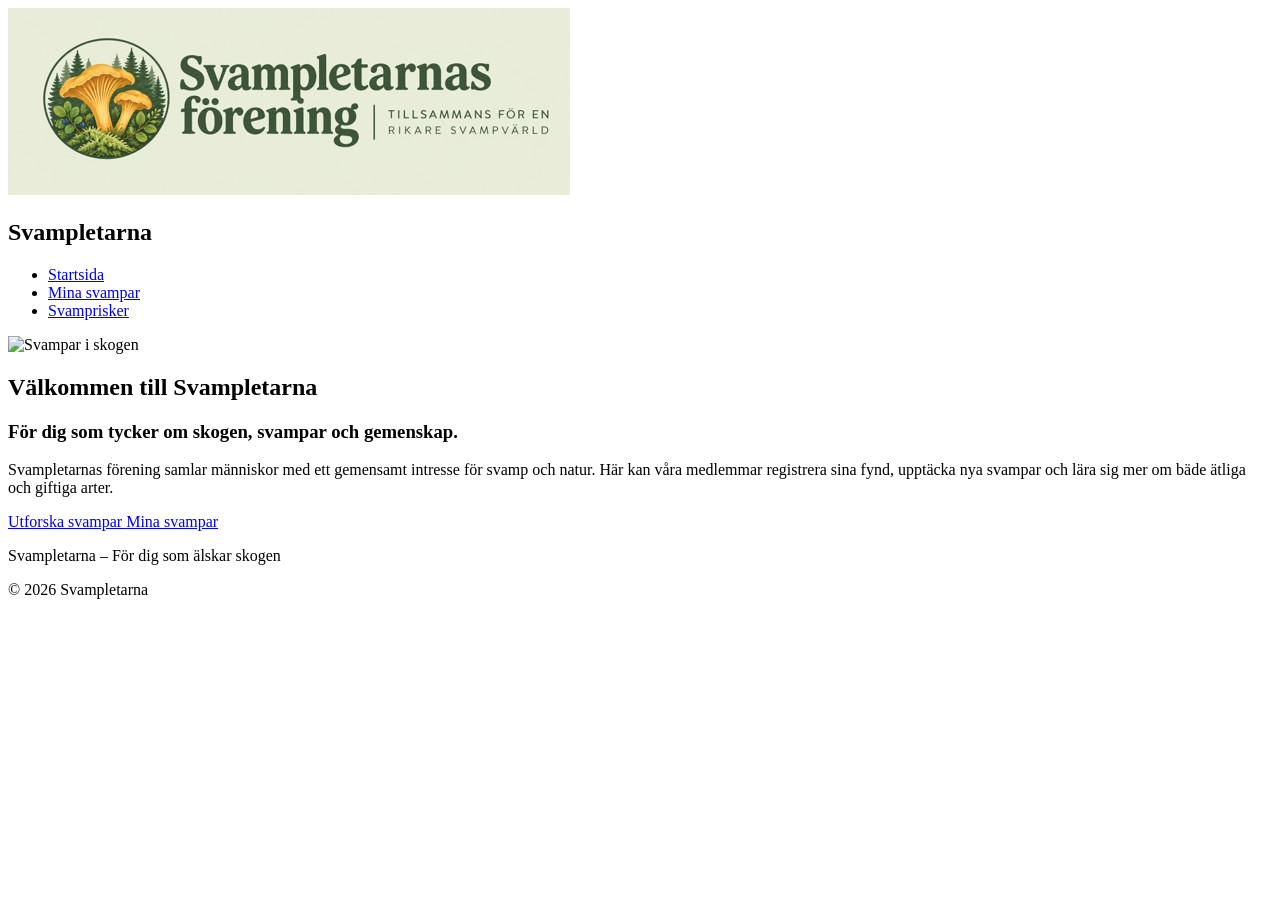
==== Startsida/index.html @ a01c8383 "Skapat och lagt in grundstruktur" ====
<!DOCTYPE html>
<html lang="sv">

<head>
  <meta charset="UTF-8">
  <meta name="viewport" content="width=device-width, initial-scale=1.0">
  <title>Svampletarna – Föreningen för svamp och natur</title>
  <link rel="stylesheet" href="../CSS/app.css">
  <link rel="stylesheet" href="../CSS/index.css">
  <link rel="stylesheet" href="https://cdnjs.cloudflare.com/ajax/libs/font-awesome/7.3.1/css/all.min.css">
  <script src="../JS/index.js" defer></script>
</head>

<body>
  <!-- Sidhuvud och navigation -->
  <header>
    <nav aria-label="Huvudnavigation">
      <div class="logotyp">
        <img src="../logotyp.jpg" alt="Svampletarnas logotyp">
        <h1>Svampletarna</h1>
      </div>
      <ul>
        <li>
          <a href="index.html" aria-current="page">Startsida</a>
        </li>
        <li>
          <a href="mina_svampar.html">
            Mina svampar
          </a>
        </li>
        <li>
          <a href="svamp_risker.html">
            Svamprisker
          </a>
        </li>
      </ul>
    </nav>
  </header>

  <main>
    <section class="hero">
      <div class="hero-image">
        <img src="../images/hero.jpg" alt="Svampar i skogen">
      </div>
      <div class="hero-content">
        <h2>Välkommen till Svampletarna</h2>
        <h3>För dig som tycker om skogen,
          svampar och gemenskap.</h3>
        <p>Svampletarnas förening samlar människor med
          ett gemensamt intresse för svamp och natur. Här kan
        våra medlemmar registrera sina fynd, upptäcka nya
        svampar och lära sig mer om bäde ätliga och giftiga arter.</p>
        <div class="hero-buttons">
          <a href="#svamp-section" class="btn"><span class="fas fa-spa"></span> Utforska svampar <span class="fas fa-arrow-right"></span></a>
          <a href="mina_svampar.html" class="btn"><span class="fas fa-seedling"></span>Mina svampar <span class="fas fa-arrow-right"></span></a>
        </div>
      </div>
    </section>

    <section class="svampar" id="svamp-section">
    </section>
  </main>
    <footer>
      <p>Svampletarna – För dig som älskar skogen</p>
      <p>&copy; 2026 Svampletarna</p>
    </footer>
</body>

</html>
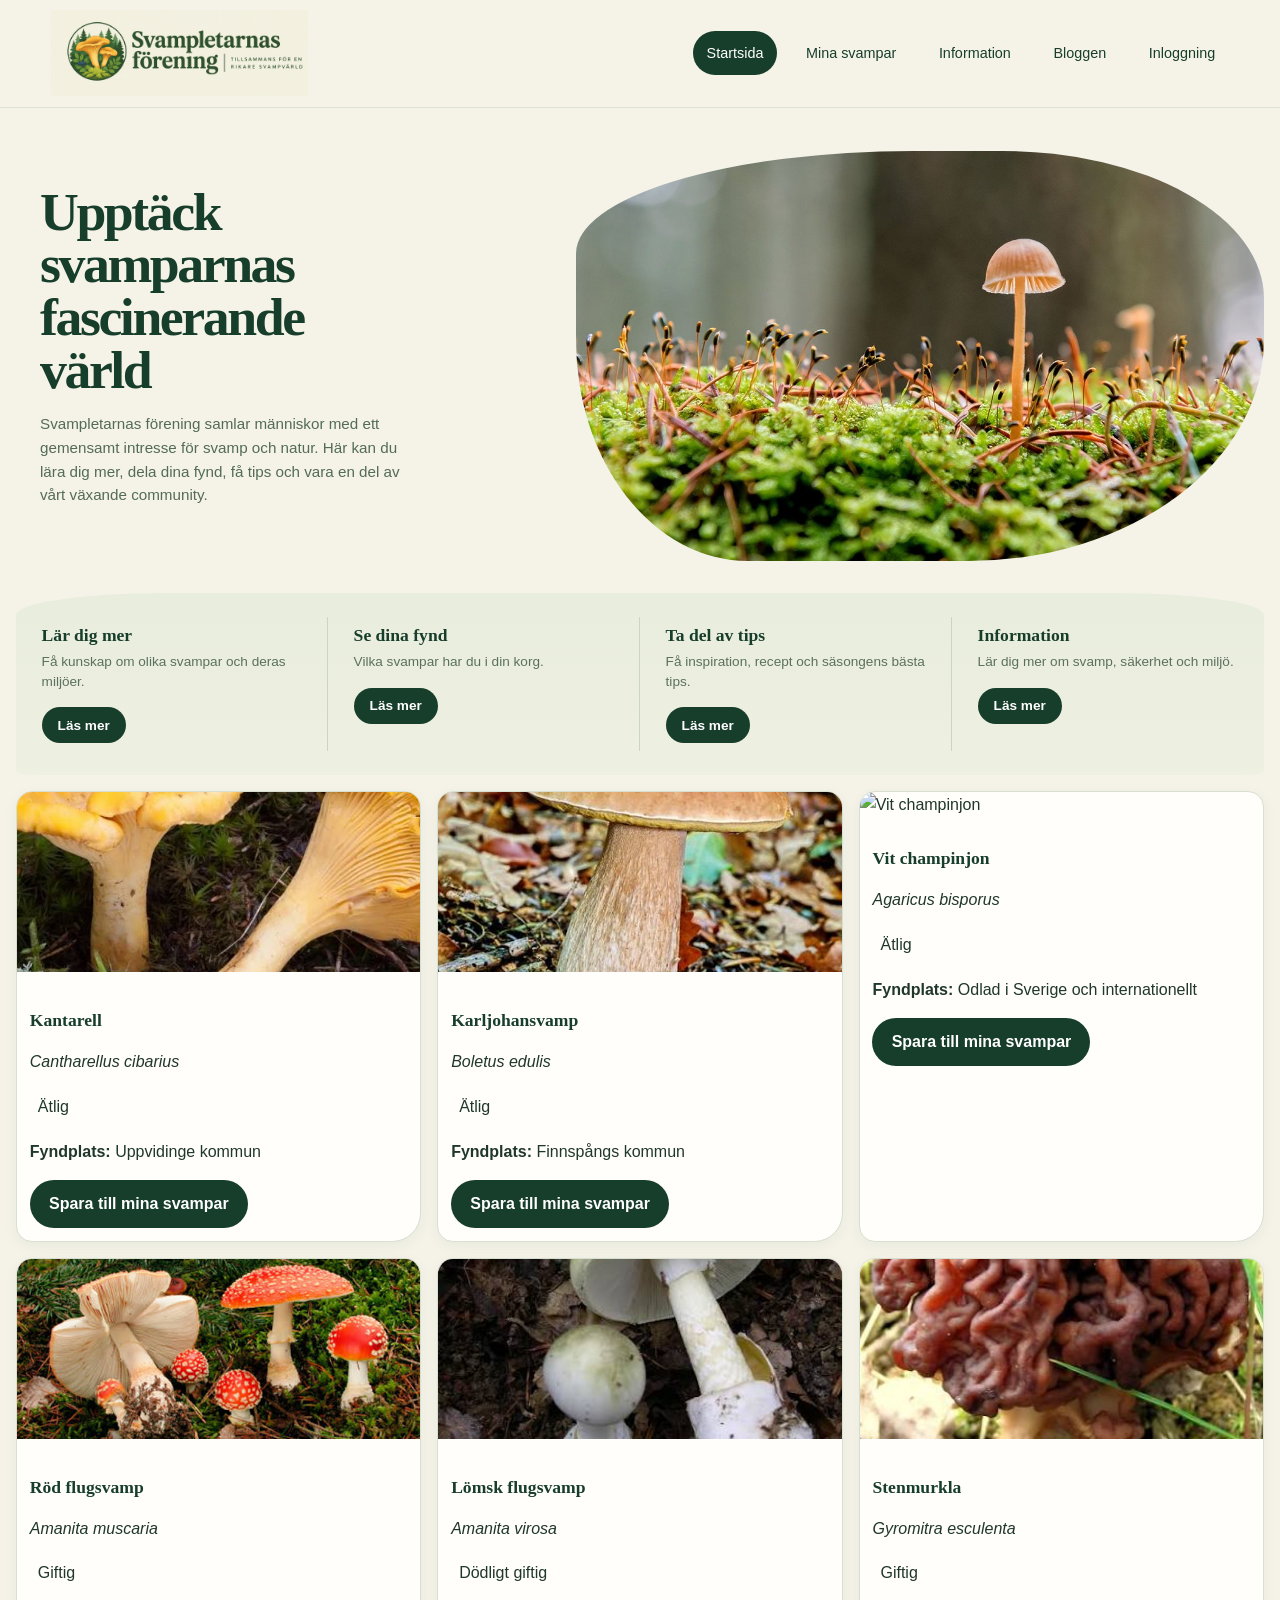
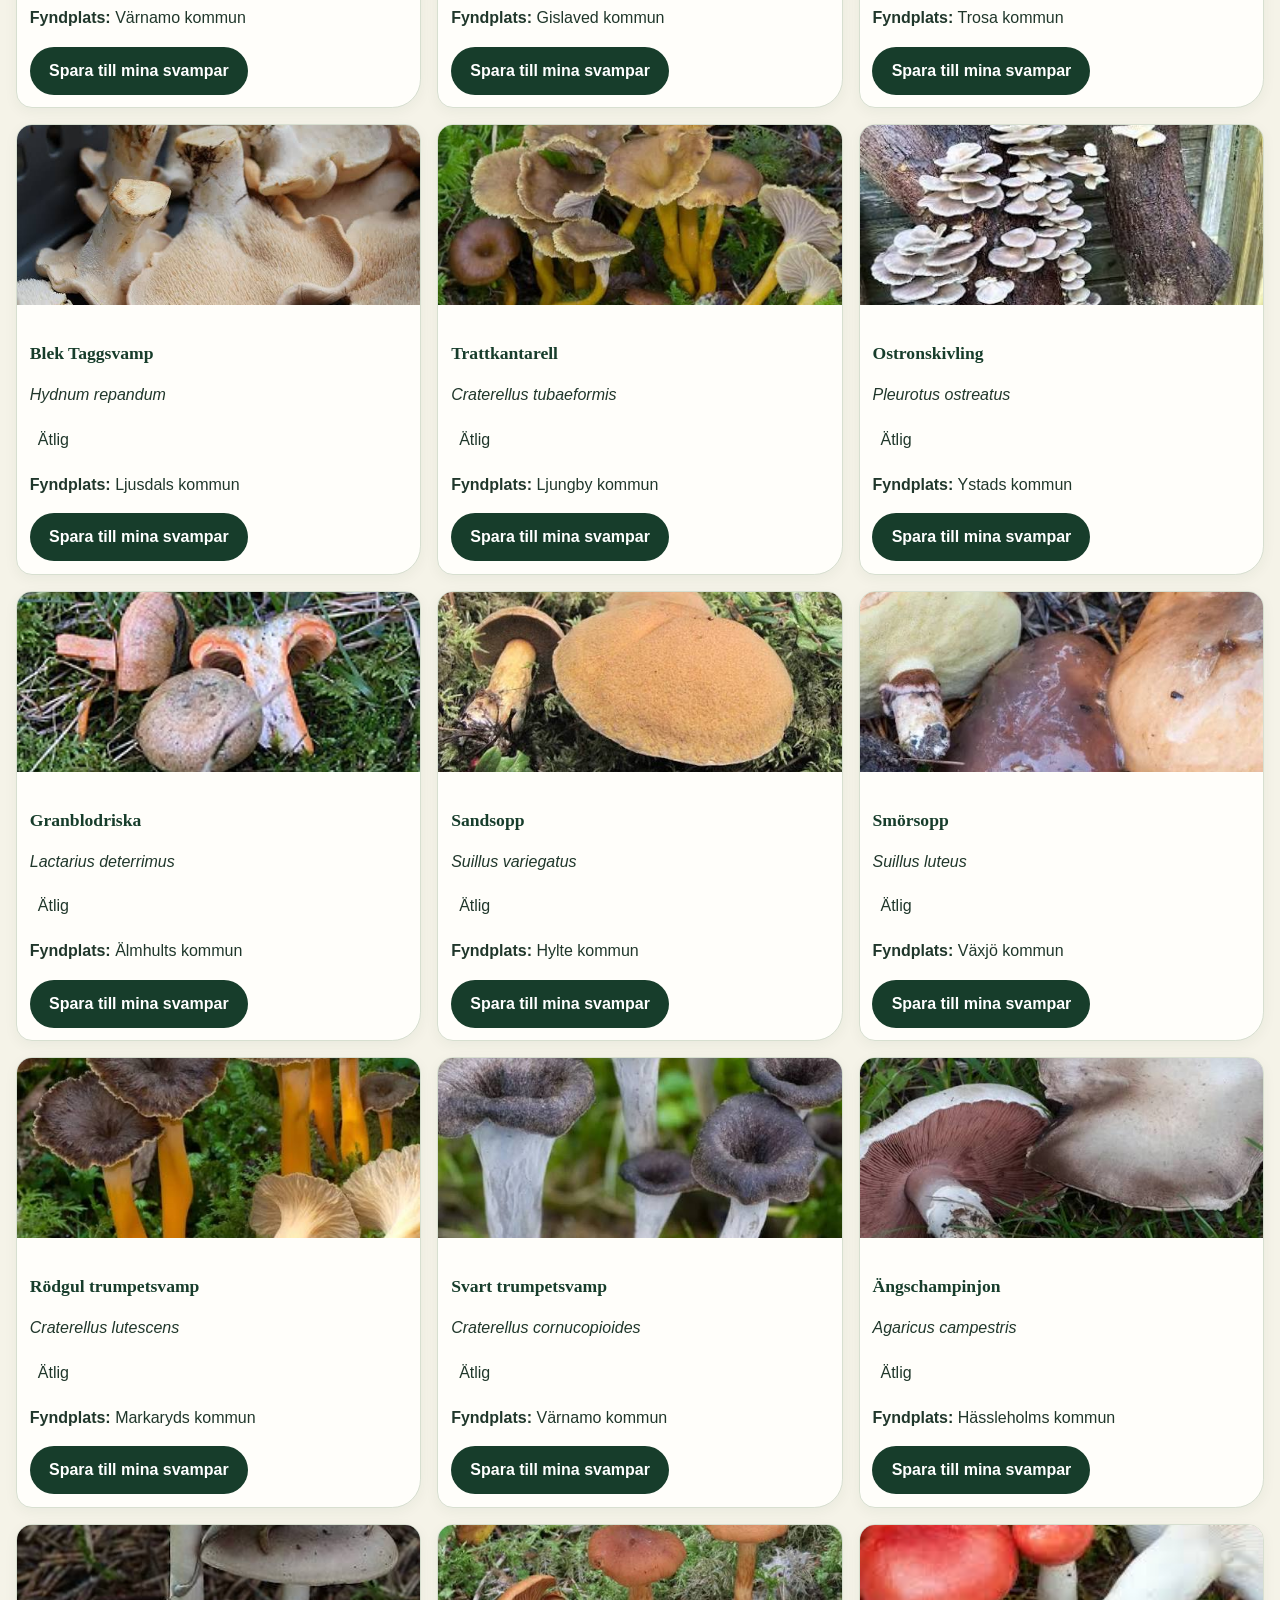
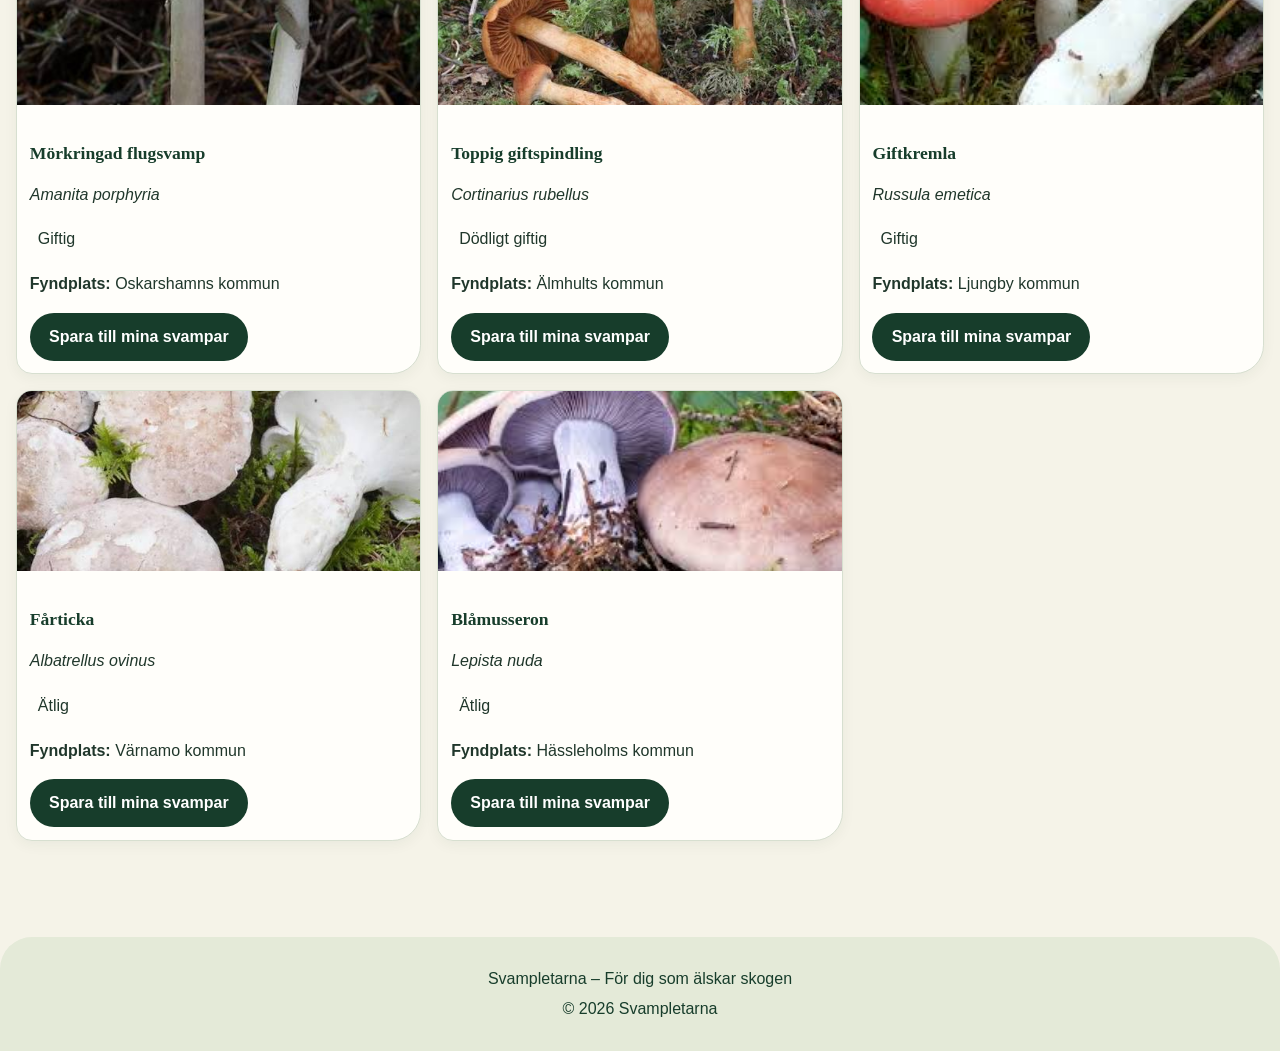
==== commit 2042baa4: "Skapat bloggen och korrigerat design" ====
--- a/Startsida/index.html
+++ b/Startsida/index.html
@@ -1,69 +1,97 @@
-<!DOCTYPE html>
-<html lang="sv">
-
-<head>
-  <meta charset="UTF-8">
-  <meta name="viewport" content="width=device-width, initial-scale=1.0">
-  <title>Svampletarna – Föreningen för svamp och natur</title>
-  <link rel="stylesheet" href="../CSS/app.css">
-  <link rel="stylesheet" href="../CSS/index.css">
-  <link rel="stylesheet" href="https://cdnjs.cloudflare.com/ajax/libs/font-awesome/7.3.1/css/all.min.css">
-  <script src="../JS/index.js" defer></script>
-</head>
-
-<body>
-  <!-- Sidhuvud och navigation -->
-  <header>
-    <nav aria-label="Huvudnavigation">
-      <div class="logotyp">
-        <img src="../logotyp.jpg" alt="Svampletarnas logotyp">
-        <h1>Svampletarna</h1>
-      </div>
-      <ul>
-        <li>
-          <a href="index.html" aria-current="page">Startsida</a>
-        </li>
-        <li>
-          <a href="mina_svampar.html">
-            Mina svampar
-          </a>
-        </li>
-        <li>
-          <a href="svamp_risker.html">
-            Svamprisker
-          </a>
-        </li>
-      </ul>
-    </nav>
-  </header>
-
-  <main>
-    <section class="hero">
-      <div class="hero-image">
-        <img src="../images/hero.jpg" alt="Svampar i skogen">
-      </div>
-      <div class="hero-content">
-        <h2>Välkommen till Svampletarna</h2>
-        <h3>För dig som tycker om skogen,
-          svampar och gemenskap.</h3>
-        <p>Svampletarnas förening samlar människor med
-          ett gemensamt intresse för svamp och natur. Här kan
-        våra medlemmar registrera sina fynd, upptäcka nya
-        svampar och lära sig mer om bäde ätliga och giftiga arter.</p>
-        <div class="hero-buttons">
-          <a href="#svamp-section" class="btn"><span class="fas fa-spa"></span> Utforska svampar <span class="fas fa-arrow-right"></span></a>
-          <a href="mina_svampar.html" class="btn"><span class="fas fa-seedling"></span>Mina svampar <span class="fas fa-arrow-right"></span></a>
-        </div>
-      </div>
-    </section>
-
-    <section class="svampar" id="svamp-section">
-    </section>
-  </main>
-    <footer>
-      <p>Svampletarna – För dig som älskar skogen</p>
-      <p>&copy; 2026 Svampletarna</p>
-    </footer>
-</body>
-
-</html>+<!--===============================
+    BASINNEHÅLL
+===============================-->
+ <!DOCTYPE html>
+ <html lang="sv">
+ <head>
+     <meta charset="UTF-8">
+     <meta name="viewport" content="width=device-width, initial-scale=1.0">
+     <title>Startsida | Svampletarna</title>
+     <link rel="stylesheet" href="../app.css">
+     <link rel="stylesheet" href="style.css">
+     <link rel="stylesheet" href="https://cdnjs.cloudflare.com/ajax/libs/font-awesome/7.3.1/css/all.min.css">
+     <script src="script.js" defer></script>
+ </head>
+ <body>
+<!--==============================
+    SIDHUVUD OCH NAVIGATION
+===============================-->
+     <header>
+         <nav aria-label="Huvudnavigation">
+             <div class="logotyp">
+                 <img src="../logotyp.jpg" alt="Svampletarnas logotyp">
+             </div>
+                 <ul id="huvudmeny">
+                     <!--aria-current="page" berättar för skärmläsare att länken är den aktuella sidan-->
+                     <li><a href="index.html" aria-current="page">Startsida</a></li>
+                     <li><a href="../Mina_svampar/mina_svampar.html">Mina svampar</a></li>
+                     <li><a href="../Information/information.html">Information</a></li>
+                     <li><a href="../Bloggen/bloggen.html">Bloggen</a></li>
+                     <!--aria-hidden="true" berättar för skärmläsare att ikonen ska ignoreras-->
+                     <li><a href="../Inloggning/inloggning.html">
+                         <i aria-hidden="true" class="fa-regular fa-user"></i>Inloggning</a></li>
+                 </ul>
+         </nav>
+     </header>
+<!--==============================
+    SIDANS HUVUDINNEHÅLL
+==============================-->
+     <main>
+         <!-- Huvudbild och introduktion -->
+         <section class="hero">
+             <img class="hero-image"
+             src="../images/hero-mushroom.jpg"
+             alt="En liten svamp som växer i grön mossa">
+         <section class="hero-content">
+             <h1>Upptäck svamparnas fascinerande värld</h1>
+             <p>
+                Svampletarnas förening samlar människor med ett
+                gemensamt intresse för svamp och natur. Här kan du
+                lära dig mer, dela dina fynd, få tips och vara en del
+                av vårt växande community.
+             </p>
+         </section>
+         </section>
+         <!-- De fyra informationsrutorna -->
+         <section class="features" aria-label="Detta hittar du hos oss">
+             <article>
+                 <i aria-hidden="true" class="fa-solid fa-seedling"></i>
+                 <h2>Lär dig mer</h2>
+                 <p>Få kunskap om olika svampar och deras miljöer.</p>
+                 <a href="../Information/information.html">Läs mer</a>
+             </article>
+             <article>
+                 <i aria-hidden="true" class="fa-solid fa-leaf"></i>
+                 <h2>Se dina fynd</h2>
+                 <p>Vilka svampar har du i din korg.</p>
+                 <a href="../Mina_svampar/mina_svampar.html">Läs mer</a>
+             </article>
+             <article>
+                 <i aria-hidden="true" class="fa-regular fa-lightbulb"></i>
+                 <h2>Ta del av tips</h2>
+                 <p>Få inspiration, recept och säsongens bästa tips.</p>
+                 <a href="../Bloggen/bloggen.html">Läs mer</a>
+             </article>
+             <article>
+                 <i aria-hidden="true" class="fa-regular fa-copy"></i>
+                 <h2>Information</h2>
+                 <p>Lär dig mer om svamp, säkerhet och miljö.</p>
+                 <a href="../Information/information.html">Läs mer</a>
+             </article>
+         </section>
+         <!-- Sektion för svampkort -->
+         <section
+             aria-label="Upptäck svampar"
+             class="svampar"
+             id="svamp-section">
+         </section>
+     </main>
+<!--==============================
+    SIDFOT 
+==============================-->
+ <footer>
+     <p>Svampletarna – För dig som älskar skogen</p>
+     <p>&copy; 2026 Svampletarna</p>
+ </footer>
+ </body>
+ </html>
--- a/app.css
+++ b/app.css
@@ -0,0 +1,353 @@
+/*GEMENSAM STYLING FÖR ALLA SIDOR I PROJEKTET*/
+/* ===================================
+   FÄRGER
+   =================================== */
+/* :root används för att skapa variabler
+   som kan återanvändas i hela CSS-filen. */
+:root {
+  --serif: Georgia, "Times New Roman", serif;
+  --darkgreen: #173d2b;
+  --green: #315b40;
+  --lightgreen: #e4ead8;
+  --cream: #f5f3e8;
+  --white: #ffffff;
+  --text: #20372b;
+  --lightpink: #ffe8e2;
+  --red: #b42318;
+  --lightred: #f8d0c8;
+  --surface: #fffefa;
+  --line: #cbd5c3;
+}
+
+
+/* ===================================
+   GRUNDINSTÄLLNINGAR
+   =================================== */
+/* box-sizing gör att padding och border
+   räknas in i elementets totala storlek. */
+* {
+  box-sizing: border-box;
+}
+body {
+  margin: 0;
+  background: var(--cream);
+  color: var(--text);
+  font-family: Arial, sans-serif;
+  line-height: 1.6;
+}
+/* Gemensam styling för rubriker */
+header h1,
+main h1,
+main h2,
+main h3 {
+  color: var(--darkgreen);
+  font-family: var(--serif);
+  line-height: 1.15;
+}
+
+
+/* ===================================
+   HEADER OCH NAVIGATION
+   =================================== */
+header {
+  background: rgba(245, 243, 232, .97);
+  border-bottom: 1px solid rgba(203, 213, 195, .55);
+  padding: .65rem clamp(1rem, 4vw, 3.5rem);
+}
+header nav {
+  display: flex;
+  flex-direction: row;
+  align-items: center;
+  justify-content: space-between;
+  gap: 1.25rem;
+  max-width: 1440px;
+  margin: 0 auto;
+}
+/* Logotypen placeras bredvid navigationen */
+.logotyp,
+header nav > a:first-child:has(img) {
+  display: flex;
+  align-items: center;
+  gap: .65rem;
+  min-width: 0;
+  text-decoration: none;
+}
+/* Bilden anpassas efter skärmens storlek */
+.logotyp img,
+header nav > a:first-child:has(img) img {
+  display: block;
+  width: clamp(190px, 27vw, 330px);
+  height: auto;
+  max-height: 86px;
+  object-fit: contain;
+  object-position: left center;
+}
+/* Navigationslänkarna placeras på en rad
+   och får radbrytas om skärmen blir för liten. */
+header nav ul {
+  display: flex;
+  flex-wrap: wrap;
+  align-items: center;
+  justify-content: flex-end;
+  gap: clamp(.2rem, 1.2vw, 1rem);
+  margin: 0;
+  padding: 0;
+  list-style: none;
+}
+/* Gemensam styling för navigationslänkarna */
+header nav ul a,
+header nav > a:not(.logotyp) {
+  display: inline-block;
+  padding: .65rem .85rem;
+  border-radius: 2rem;
+  background: transparent;
+  color: var(--darkgreen);
+  font-size: .9rem;
+  text-decoration: none;
+  white-space: nowrap;
+}
+/* Ändrar utseendet när man håller musen över
+   en länk eller befinner sig på den aktuella sidan. */
+header nav ul a:hover,
+header nav ul a[aria-current="page"],
+header nav > a:not(.logotyp):hover {
+  background: var(--darkgreen);
+  color: var(--white);
+}
+
+
+/* ===================================
+   HUVUDINNEHÅLL
+   =================================== */
+main {
+  width: min(1440px, 100% - 2rem);
+  margin: 0 auto;
+  padding: 1.5rem 0 3rem;
+}
+/* Gemensamma rundade hörn för större sektioner */
+main > section,
+main > .login-container,
+main > .svampkort,
+main > #articles {
+  border-radius: 1.5rem;
+}
+/* Rubriker får en ljusgrön bakgrund */
+main > h2 {
+  margin: .6rem 0 1.2rem;
+  padding: 1rem clamp(1rem, 3vw, 2rem);
+  background: linear-gradient(180deg, #e9eddd 0%, #eef0e2 100%);
+  border-radius: 3rem 3rem .8rem .8rem;
+  font-size: clamp(1.8rem, 3.2vw, 2.8rem);
+}
+
+
+/* ===================================
+   SVAMPKORT - CSS GRID
+   =================================== */
+/* Skapar en behållare för alla svampkort.
+   Mobile first innebär att vi börjar med en kolumn. */
+.svampkort {
+  display: grid;
+  grid-template-columns: 1fr;
+  gap: 1.5rem;
+  padding: 1rem 0;
+}
+/* Varje svampkort får vit bakgrund,
+   rundade hörn och en diskret skugga. */
+.svampkort article,
+.mushroom-card article,
+.post,
+.account-panel,
+.write-panel,
+.login-container {
+  background: var(--surface);
+  border: 1px solid #d7dfd0;
+  border-radius: 1rem 1rem 1.7rem 1rem;
+  box-shadow: 0 4px 14px #173d2b0d;
+}
+.svampkort article {
+  padding: 1rem;
+}
+/* Bilderna fyller kortets bredd.
+   object-fit beskär bilden om det behövs. */
+.svampkort img {
+  width: 100%;
+  height: 200px;
+  border-radius: .5rem;
+  object-fit: cover;
+}
+/* Svampens namn */
+.svampkort h2 {
+  margin-bottom: .25rem;
+}
+/* h2 + p väljer ett p-element som kommer
+   direkt efter h2. Här används kursiv text
+   för svampens latinska namn. */
+.svampkort h2 + p {
+  font-style: italic;
+}
+/* Kryssrutan och dess text placeras bredvid varandra.
+   cursor gör muspekaren till en hand. */
+.svampkort label {
+  display: flex;
+  align-items: center;
+  gap: .5rem;
+  cursor: pointer;
+}
+
+
+/* ===================================
+   FORMULÄR
+   =================================== */
+/* Gemensam styling för inmatningsfält */
+input,
+textarea,
+select {
+  padding: .7rem .8rem;
+  border: 1px solid #9aa995;
+  border-radius: .55rem;
+  background: var(--surface);
+  color: var(--text);
+  font: inherit;
+}
+
+
+/* ===================================
+   GEMENSAMMA KNAPPAR
+   =================================== */
+/* Gröna knappar */
+button,
+input[type="submit"] {
+  padding: .7rem 1.2rem;
+  border: none;
+  border-radius: 2rem;
+  background: var(--darkgreen);
+  color: var(--white);
+  font: inherit;
+  font-weight: 700;
+  cursor: pointer;
+}
+/* Mörkgrön knapp blir ljusare vid hover */
+button:hover,
+input[type="submit"]:hover {
+  background: var(--green);
+}
+/* Röda knappar, exempelvis ta bort */
+button.red {
+  margin: 0;
+  padding: .8rem 1.5rem;
+  border: 1px solid var(--lightred);
+  border-radius: .5rem;
+  background: var(--lightpink);
+  color: var(--red);
+}
+button.red:hover {
+  background: var(--lightred);
+}
+
+
+/* ===================================
+   TILLGÄNGLIGHET
+   =================================== */
+/* Tydlig markering när man navigerar med tangentbord */
+:focus-visible {
+  outline: 3px solid #a15c14;
+  outline-offset: 4px;
+}
+
+
+/* ===================================
+   FOOTER
+   =================================== */
+footer {
+  margin-top: 1rem;
+  padding: 1.5rem 1rem;
+  border-radius: 2rem 2rem 0 0;
+  background: var(--lightgreen);
+  color: var(--darkgreen);
+  text-align: center;
+}
+footer p {
+  margin: .3rem 0;
+}
+
+
+/* ===================================
+   RESPONSIV DESIGN - MOBILE FIRST
+   =================================== */
+/* CSS är i första hand anpassad för mobiltelefoner.
+   Media queries ändrar layouten när skärmen blir större. */
+
+/* SURFPLATTA - MINST 600PX */
+@media (min-width: 600px) {
+  /* Två svampkort per rad i två lika stora kolumner */
+  .svampkort {
+    grid-template-columns: repeat(2, minmax(0, 1fr));
+  }
+  nav ul a {
+    font-size: 1rem;
+  }
+}
+/* MINDRE SKÄRMAR - HÖGST 900PX */
+@media (max-width: 900px) {
+  /* Navigationen får radbrytas på mindre skärmar */
+  header nav {
+    flex-wrap: wrap;
+  }
+  /* Logotypen anpassas till skärmens bredd */
+  .logotyp img,
+  header nav > a:first-child:has(img) img {
+    width: clamp(170px, 48vw, 260px);
+    max-height: 65px;
+  }
+  /* Navigationslänkarna placeras på en ny rad */
+  header nav ul {
+    flex-basis: 100%;
+    justify-content: flex-start;
+    gap: .2rem;
+  }
+  header nav ul a,
+  header nav > a:not(.logotyp) {
+    padding: .6rem .75rem;
+  }
+  /* Minskar marginalerna runt innehållet */
+  main {
+    width: min(100% - 1.25rem, 1440px);
+  }
+}
+/* DATOR - MINST 900PX */
+@media (min-width: 900px) {
+  /* Tre svampkort per rad i tre lika stora kolumner */
+  .svampkort {
+    grid-template-columns: repeat(3, minmax(0, 1fr));
+  }
+}
+/* MOBIL - HÖGST 600PX */
+@media (max-width: 600px) {
+  header {
+    padding: .6rem .75rem;
+  }
+  header nav ul {
+    gap: .15rem;
+  }
+  header nav ul a,
+  header nav > a:not(.logotyp) {
+    padding: .55rem .65rem;
+    font-size: .85rem;
+  }
+  main {
+    padding-top: 1rem;
+  }
+  main > h2 {
+    border-radius: 2rem 2rem .7rem .7rem;
+  }
+  /* Två kolumner för funktionerna på startsidan */
+  .features {
+    grid-template-columns: repeat(2, minmax(0, 1fr));
+  }
+  /* En kolumn för svampar och blogginlägg */
+  .svampar,
+  .blog-teasers {
+    grid-template-columns: 1fr;
+  }
+}
--- a/Startsida/style.css
+++ b/Startsida/style.css
@@ -0,0 +1,242 @@
+.hero {
+  display:grid;
+  grid-template-columns:minmax(0,.85fr) minmax(0,1.15fr);
+  align-items:center;
+  gap:clamp(1.5rem,4vw,4rem);
+  padding:1.2rem 0 2rem;
+}
+.hero-image {
+  width:100%;
+  height:clamp(270px,32vw,450px);
+  object-fit:cover;
+  border-radius:49% 38% 43% 25% / 25% 36% 54% 54%;
+  grid-column:2;
+  grid-row:1;
+}
+.hero-content {
+  grid-column:1;
+  grid-row:1;
+  padding:1rem 0 1rem clamp(.25rem,2vw,1.5rem);
+}
+.hero-content h1 {
+  font:700 clamp(2.4rem,4.2vw,4.3rem)/.98 var(--serif);
+  letter-spacing:-.045em;
+  margin:0 0 1rem;
+  max-width:11ch;
+}
+.hero-content p {
+  max-width:43ch;
+  color:#536b58;
+  font-size:clamp(.95rem,1.1vw,1.1rem);
+  line-height:1.55;
+  margin:0 0 1.2rem;
+}
+.hero-content .btn {
+  display:inline-flex;
+  align-items:center;
+  gap:1rem;
+  background:var(--darkgreen);
+  color:white;
+  border-radius:2rem;
+  padding:.7rem 1.25rem;
+  text-decoration:none;
+  font-weight:700;
+}
+
+
+/* ===================================
+   FUNKTIONER - GRÖN ORGANISK RUTA
+   =================================== */
+
+.features {
+  display: grid;
+  grid-template-columns: repeat(4, minmax(0, 1fr));
+  align-items: stretch;
+  gap: 0;
+
+  padding: 1.5rem 0;
+  background: linear-gradient(
+    180deg,
+    #e9eddd 0%,
+    #eef0e2 100%
+  );
+
+  /* Organisk form */
+  border-radius: 12% 12% 2% 2% / 12% 12% 2% 2%;
+}
+
+.features article {
+  min-width: 0;
+  padding: .5rem clamp(.75rem, 2vw, 2rem);
+  border-right: 1px solid var(--line);
+}
+
+.features article:last-child {
+  border-right: 0;
+}
+
+.features h2 {
+  margin: 0 0 .4rem;
+  font: 700 1.1rem var(--serif);
+}
+
+.features p {
+  margin: 0 0 .5rem;
+  color: #5b705e;
+  font-size: .85rem;
+  line-height: 1.45;
+}
+/* LÄS MER - GRÖNA KNAPPAR I FUNKTIONSRUTORNA */
+.features article a {
+  display: inline-flex;
+  align-items: center;
+  justify-content: center;
+  margin-top: .5rem;
+  padding: .45rem 1rem;
+
+  background: var(--darkgreen);
+  color: var(--white);
+  border-radius: 2rem;
+
+  font-size: .85rem;
+  font-weight: 700;
+  text-decoration: none;
+
+  transition: background-color .2s ease;
+}
+/* Ljusare grön när muspekaren hålls över knappen */
+.features article a:hover {
+  background: var(--green);
+  color: var(--white);
+}
+/* Tydlig markering vid tangentbordsnavigering */
+.features article a:focus-visible {
+  outline: 3px solid #a15c14;
+  outline-offset: 3px;
+}
+
+.latest {
+  padding:1.3rem 0 2.5rem;
+}
+.section-heading {
+  display:flex;
+  align-items:center;
+  justify-content:space-between;
+  gap:1rem;
+  margin-bottom:.7rem;
+}
+.section-heading h2 {
+  font:700 clamp(1.5rem,2vw,2rem) var(--serif);
+  margin:0;
+}
+.section-heading a {
+  color:var(--green);
+  font-size:.8rem;
+  text-decoration:none;
+  white-space:nowrap;
+}
+.blog-teasers {
+  display:grid;
+  grid-template-columns:repeat(3,minmax(0,1fr));
+  gap:1rem;
+}
+.teaser {
+  display:block;
+  overflow:hidden;
+  color:var(--darkgreen);
+  background:#fffefa;
+  border-radius:.4rem .4rem 1.2rem 1.2rem;
+  text-decoration:none;
+}
+.teaser img {
+  display:block;
+  width:100%;
+  height:clamp(110px,13vw,180px);
+  object-fit:cover;
+}
+.teaser h3 {
+  font:700 1.05rem var(--serif);
+  padding:.7rem .8rem .9rem;
+  margin:0;
+}
+.svampar {
+  display:grid;
+  grid-template-columns:repeat(3,minmax(0,1fr));
+  gap:1rem;
+  padding:1rem 0 2rem;
+}
+.svamp {
+  overflow:hidden;
+  border:1px solid #d7dfd0;
+  border-radius:1rem 1rem 1.8rem 1rem;
+  background:#fffefa;
+  box-shadow:0 4px 14px #173d2b0d;
+  margin:0;
+}
+.svamp img {
+  width:100%;
+  height:180px;
+  object-fit:cover;
+  border-radius:0;
+  padding:0;
+}
+.svamp-info {
+  padding:.8rem;
+  gap:.3rem;
+  background:transparent;
+}
+.svamp-info h3 {
+  font:700 1.1rem var(--serif);
+}
+.eatable {
+  padding:.2rem .5rem;
+}
+
+:focus-visible {
+  outline:3px solid #a15c14;
+  outline-offset:4px;
+}
+.visually-hidden {
+  position:absolute;
+  width:1px;
+  height:1px;
+  padding:0;
+  margin:-1px;
+  overflow:hidden;
+  clip:rect(0,0,0,0);
+  white-space:nowrap;
+  border:0;
+}
+
+
+/* SURFPLATTA */
+@media (max-width: 900px) {
+  .features {
+    grid-template-columns: repeat(2, minmax(0, 1fr));
+    border-radius: 2rem 2rem .8rem .8rem;
+  }
+
+  .features article:nth-child(2) {
+    border-right: 0;
+  }
+
+  .features article:nth-child(-n + 2) {
+    border-bottom: 1px solid var(--line);
+    padding-bottom: 1rem;
+  }
+
+  .features article:nth-child(n + 3) {
+    padding-top: 1rem;
+  }
+}
+
+/* MOBIL */
+@media (max-width: 480px) {
+  .features {
+    grid-template-columns: 1fr 1fr;
+  }
+
+  .features article {
+    padding: .75rem;
+  }
+}
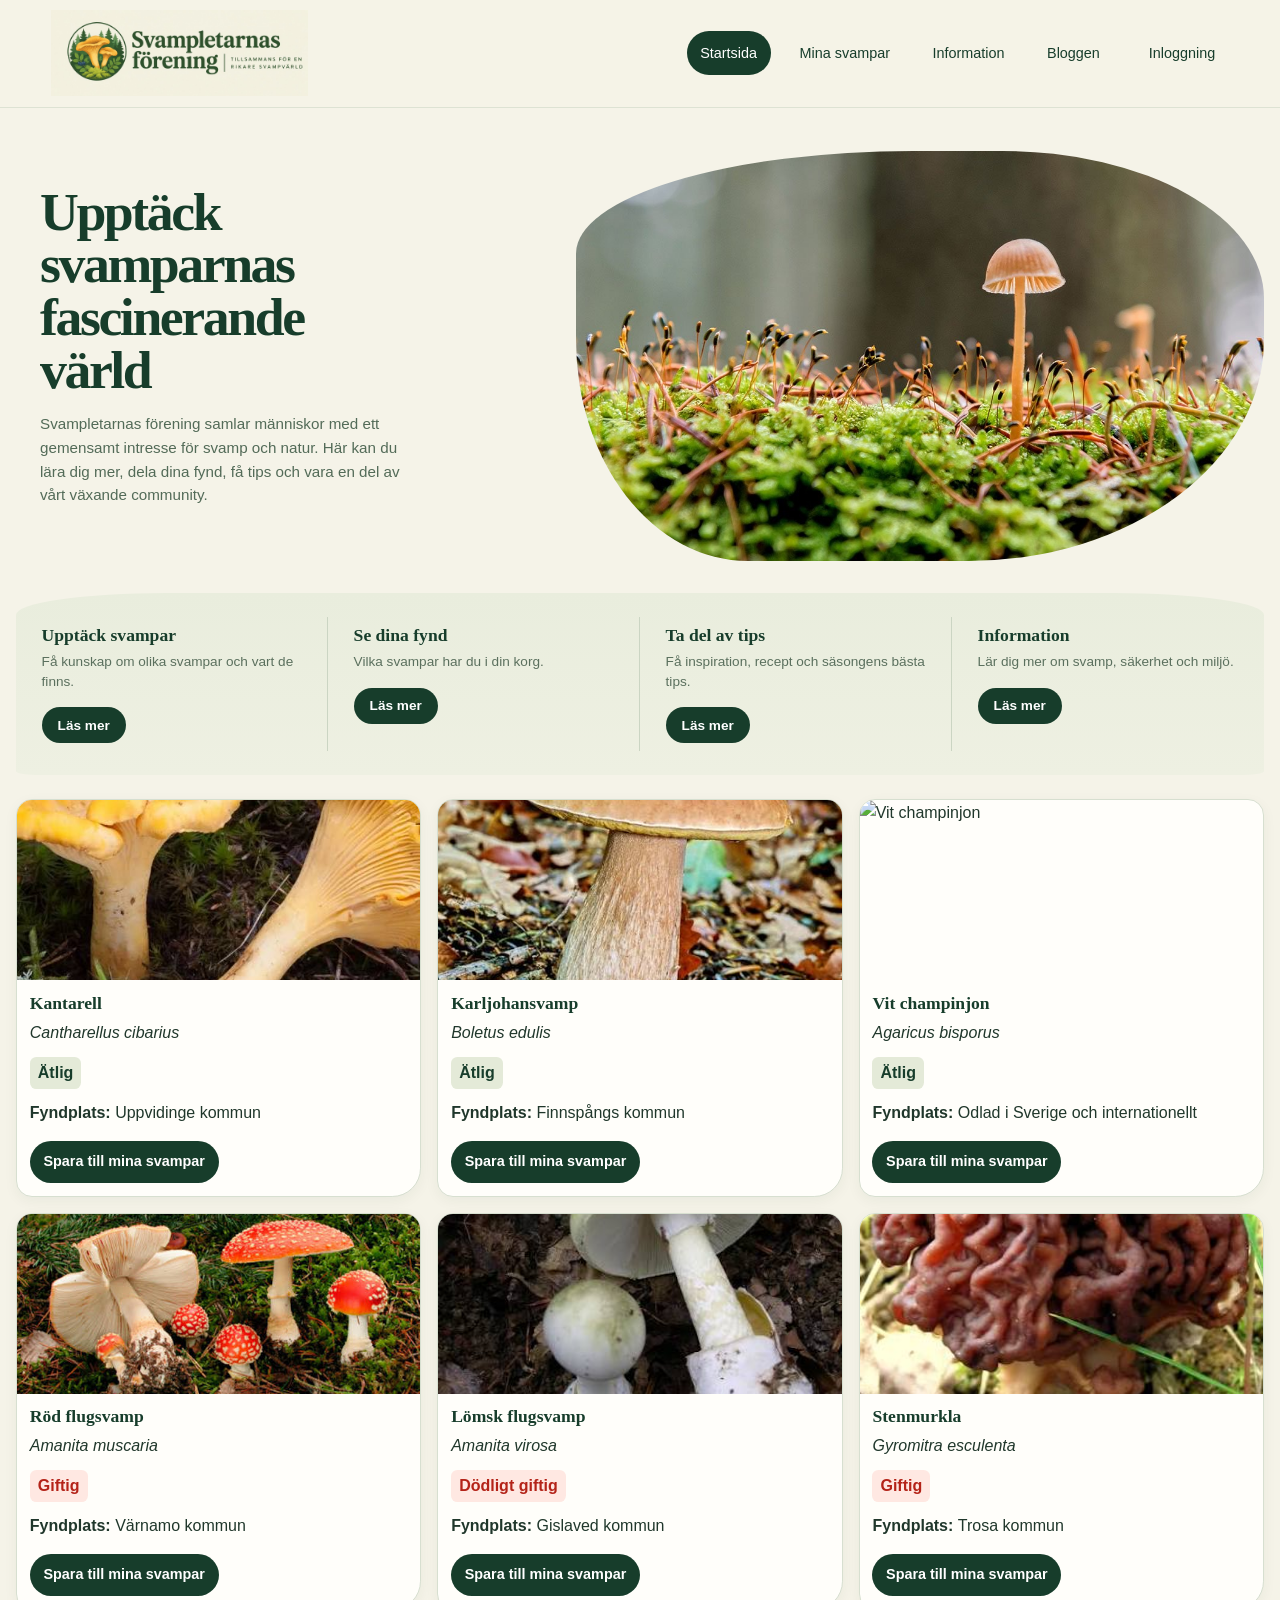
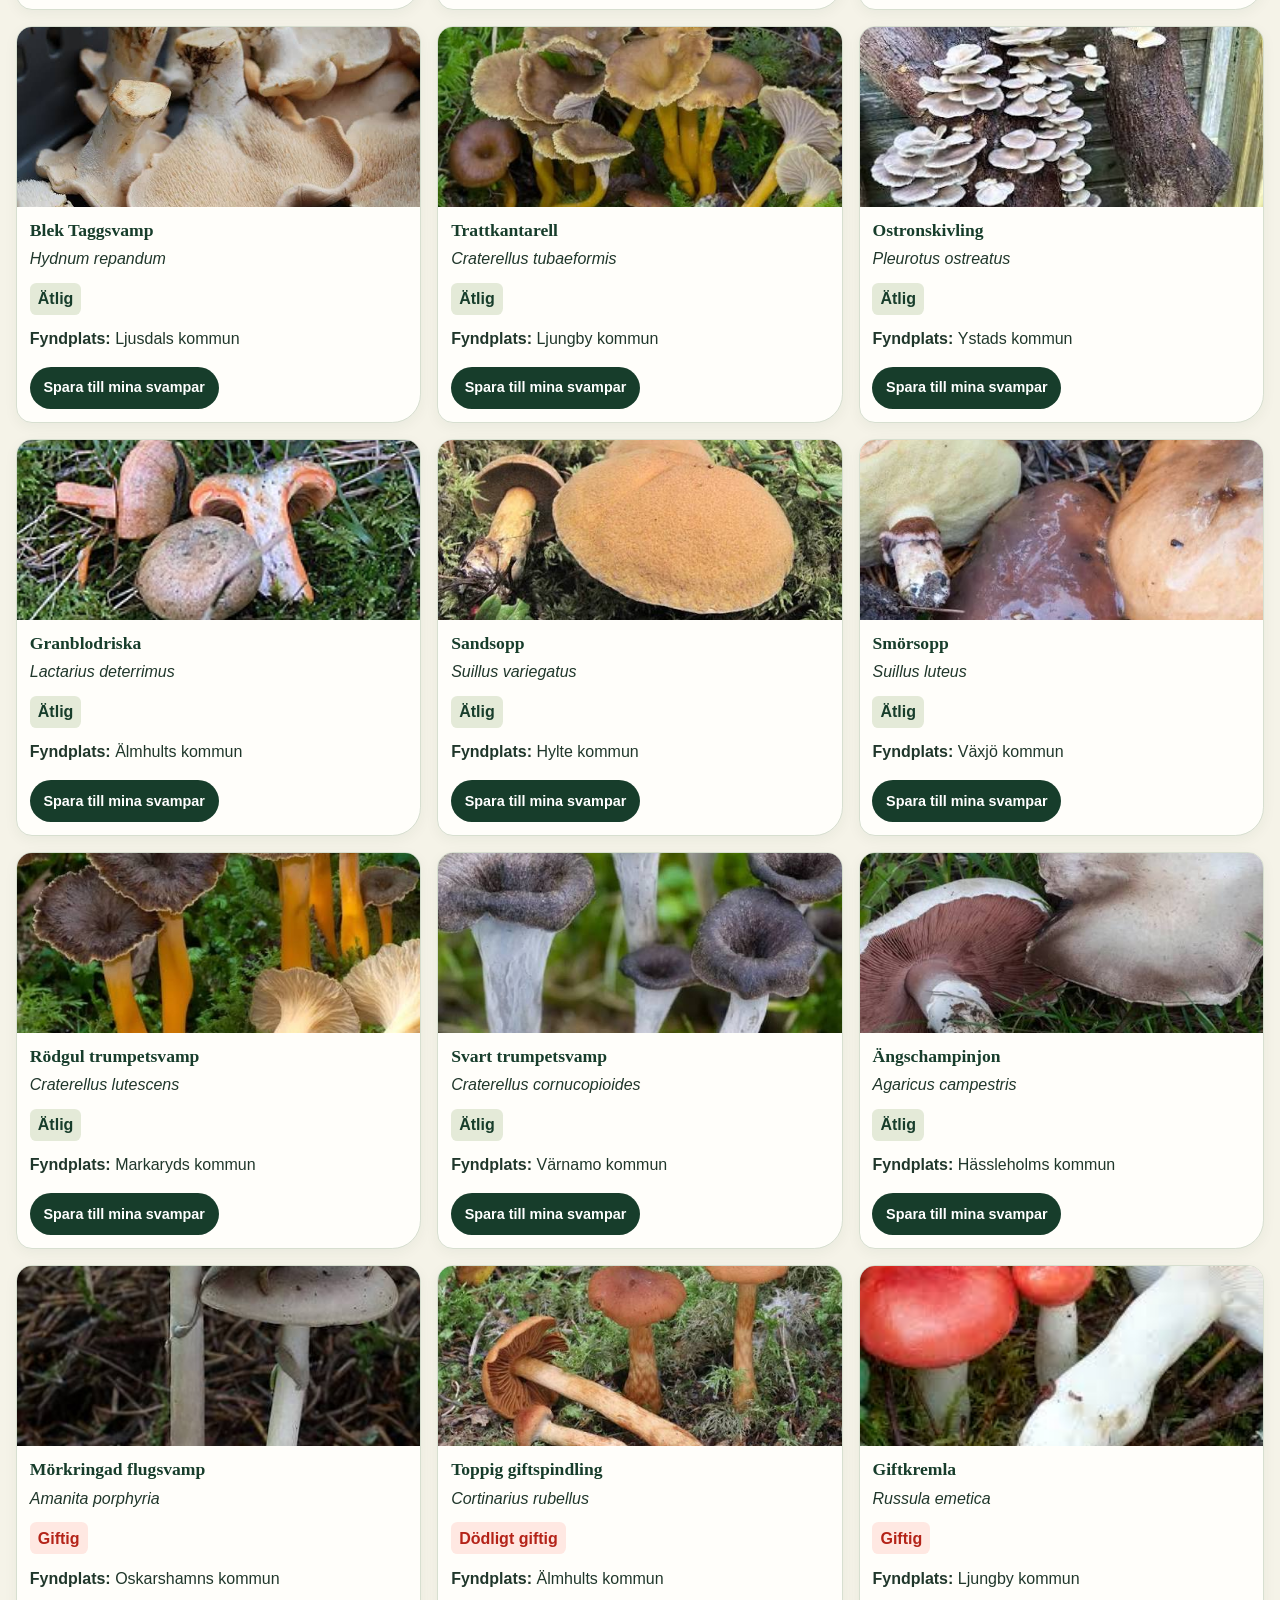
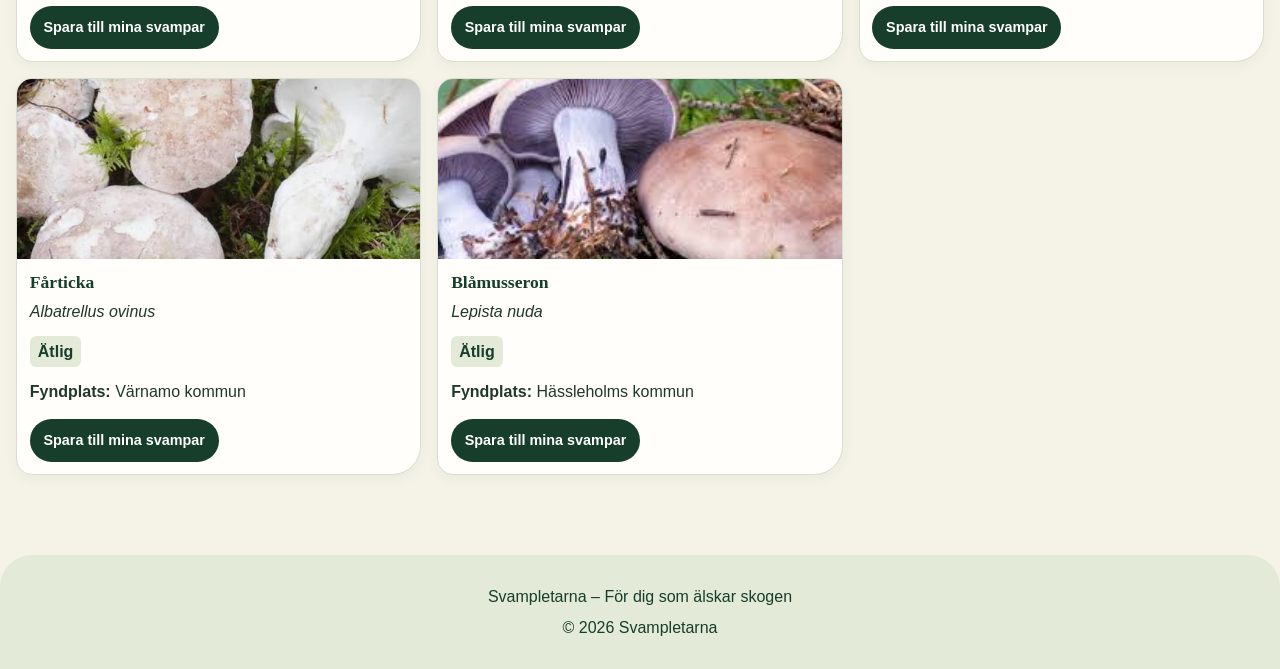
==== commit 4764a554: "Korrigerat design och innehåll" ====
--- a/Startsida/index.html
+++ b/Startsida/index.html
@@ -10,6 +10,7 @@
      <link rel="stylesheet" href="../app.css">
      <link rel="stylesheet" href="style.css">
      <link rel="stylesheet" href="https://cdnjs.cloudflare.com/ajax/libs/font-awesome/7.3.1/css/all.min.css">
+     <script src="../menu.js" defer></script>
      <script src="script.js" defer></script>
  </head>
  <body>
@@ -21,6 +22,10 @@
              <div class="logotyp">
                  <img src="../logotyp.jpg" alt="Svampletarnas logotyp">
              </div>
+                 <button class="menu-toggle" type="button" aria-expanded="false" aria-controls="huvudmeny">
+                     <span class="visually-hidden">Öppna menyn</span>
+                     <i class="fa-solid fa-bars" aria-hidden="true"></i>
+                 </button>
                  <ul id="huvudmeny">
                      <!--aria-current="page" berättar för skärmläsare att länken är den aktuella sidan-->
                      <li><a href="index.html" aria-current="page">Startsida</a></li>
@@ -42,7 +47,7 @@
              <img class="hero-image"
              src="../images/hero-mushroom.jpg"
              alt="En liten svamp som växer i grön mossa">
-         <section class="hero-content">
+         <div class="hero-content">
              <h1>Upptäck svamparnas fascinerande värld</h1>
              <p>
                 Svampletarnas förening samlar människor med ett
@@ -50,15 +55,15 @@
                 lära dig mer, dela dina fynd, få tips och vara en del
                 av vårt växande community.
              </p>
-         </section>
+         </div>
          </section>
          <!-- De fyra informationsrutorna -->
          <section class="features" aria-label="Detta hittar du hos oss">
              <article>
                  <i aria-hidden="true" class="fa-solid fa-seedling"></i>
-                 <h2>Lär dig mer</h2>
-                 <p>Få kunskap om olika svampar och deras miljöer.</p>
-                 <a href="../Information/information.html">Läs mer</a>
+                 <h2>Upptäck svampar</h2>
+                 <p>Få kunskap om olika svampar och vart de finns.</p>
+                 <a href="#svamp-section">Läs mer</a>
              </article>
              <article>
                  <i aria-hidden="true" class="fa-solid fa-leaf"></i>
--- a/app.css
+++ b/app.css
@@ -1,9 +1,10 @@
-/*GEMENSAM STYLING FÖR ALLA SIDOR I PROJEKTET*/
+/* GEMENSAM STYLING FÖR ALLA SIDOR I PROJEKTET 
+
+
+
 /* ===================================
    FÄRGER
    =================================== */
-/* :root används för att skapa variabler
-   som kan återanvändas i hela CSS-filen. */
 :root {
   --serif: Georgia, "Times New Roman", serif;
   --darkgreen: #173d2b;
@@ -16,34 +17,46 @@
   --red: #b42318;
   --lightred: #f8d0c8;
   --surface: #fffefa;
-  --line: #cbd5c3;
-}
+  --line: #cbd5c3;}
 
 
 /* ===================================
    GRUNDINSTÄLLNINGAR
    =================================== */
-/* box-sizing gör att padding och border
-   räknas in i elementets totala storlek. */
-* {
-  box-sizing: border-box;
-}
+* {box-sizing: border-box;}
+
+/* ... */
+[hidden] {display: none !important;}
+
+/* Mjuk scrollning vid användning av interna länkar */
+html {scroll-behavior: smooth;}
+
 body {
+  min-height: 100vh;
   margin: 0;
+  display: flex;
+  flex-direction: column;
   background: var(--cream);
   color: var(--text);
   font-family: Arial, sans-serif;
-  line-height: 1.6;
-}
-/* Gemensam styling för rubriker */
-header h1,
-main h1,
+  line-height: 1.6;}
+
+img {max-width: 100%;}
+
+header h1, 
+main h1, 
 main h2,
-main h3 {
+main h3,
+main h4 {
   color: var(--darkgreen);
   font-family: var(--serif);
-  line-height: 1.15;
-}
+  line-height: 1.2;}
+
+main {
+  flex: 1;
+  width: min(1440px, calc(100% - 2rem));
+  margin: 0 auto;
+  padding: 1.5rem 0 3rem;}
 
 
 /* ===================================
@@ -52,38 +65,28 @@
 header {
   background: rgba(245, 243, 232, .97);
   border-bottom: 1px solid rgba(203, 213, 195, .55);
-  padding: .65rem clamp(1rem, 4vw, 3.5rem);
-}
+  padding: .65rem clamp(1rem, 4vw, 3.5rem);}
+
 header nav {
   display: flex;
-  flex-direction: row;
   align-items: center;
   justify-content: space-between;
   gap: 1.25rem;
   max-width: 1440px;
-  margin: 0 auto;
-}
-/* Logotypen placeras bredvid navigationen */
-.logotyp,
-header nav > a:first-child:has(img) {
+  margin: 0 auto;}
+
+.logotyp {
   display: flex;
   align-items: center;
-  gap: .65rem;
-  min-width: 0;
-  text-decoration: none;
-}
-/* Bilden anpassas efter skärmens storlek */
-.logotyp img,
-header nav > a:first-child:has(img) img {
+  min-width: 0;}
+
+.logotyp img {
   display: block;
   width: clamp(190px, 27vw, 330px);
-  height: auto;
   max-height: 86px;
   object-fit: contain;
-  object-position: left center;
-}
-/* Navigationslänkarna placeras på en rad
-   och får radbrytas om skärmen blir för liten. */
+  object-position: left center;}
+
 header nav ul {
   display: flex;
   flex-wrap: wrap;
@@ -92,68 +95,32 @@
   gap: clamp(.2rem, 1.2vw, 1rem);
   margin: 0;
   padding: 0;
-  list-style: none;
-}
-/* Gemensam styling för navigationslänkarna */
-header nav ul a,
-header nav > a:not(.logotyp) {
-  display: inline-block;
+  list-style: none;}
+
+header nav ul a {
+  display: inline-flex;
+  align-items: center;
+  gap: .4rem;
   padding: .65rem .85rem;
   border-radius: 2rem;
-  background: transparent;
   color: var(--darkgreen);
   font-size: .9rem;
   text-decoration: none;
-  white-space: nowrap;
-}
-/* Ändrar utseendet när man håller musen över
-   en länk eller befinner sig på den aktuella sidan. */
+  white-space: nowrap;}
+
 header nav ul a:hover,
-header nav ul a[aria-current="page"],
-header nav > a:not(.logotyp):hover {
+header nav ul a[aria-current="page"] {
   background: var(--darkgreen);
-  color: var(--white);
-}
-
-
-/* ===================================
-   HUVUDINNEHÅLL
-   =================================== */
-main {
-  width: min(1440px, 100% - 2rem);
-  margin: 0 auto;
-  padding: 1.5rem 0 3rem;
-}
-/* Gemensamma rundade hörn för större sektioner */
-main > section,
-main > .login-container,
-main > .svampkort,
-main > #articles {
-  border-radius: 1.5rem;
-}
-/* Rubriker får en ljusgrön bakgrund */
-main > h2 {
-  margin: .6rem 0 1.2rem;
-  padding: 1rem clamp(1rem, 3vw, 2rem);
-  background: linear-gradient(180deg, #e9eddd 0%, #eef0e2 100%);
-  border-radius: 3rem 3rem .8rem .8rem;
-  font-size: clamp(1.8rem, 3.2vw, 2.8rem);
-}
-
-
-/* ===================================
-   SVAMPKORT - CSS GRID
-   =================================== */
-/* Skapar en behållare för alla svampkort.
-   Mobile first innebär att vi börjar med en kolumn. */
-.svampkort {
-  display: grid;
-  grid-template-columns: 1fr;
-  gap: 1.5rem;
-  padding: 1rem 0;
-}
-/* Varje svampkort får vit bakgrund,
-   rundade hörn och en diskret skugga. */
+  color: var(--white);}
+
+/* Mobilknappen visas bara på mindre skärmar. */
+.menu-toggle {
+  display: none;}
+
+
+/* ===================================
+   GEMENSAMMA KORT
+   =================================== */
 .svampkort article,
 .mushroom-card article,
 .post,
@@ -163,59 +130,52 @@
   background: var(--surface);
   border: 1px solid #d7dfd0;
   border-radius: 1rem 1rem 1.7rem 1rem;
-  box-shadow: 0 4px 14px #173d2b0d;
-}
+  box-shadow: 0 4px 14px #173d2b0d;}
+
+.svampkort {
+  display: grid;
+  grid-template-columns: 1fr;
+  gap: 1.5rem;
+  padding: 1rem 0;}
+
 .svampkort article {
-  padding: 1rem;
-}
-/* Bilderna fyller kortets bredd.
-   object-fit beskär bilden om det behövs. */
+  min-width: 0;
+  padding: 1rem;}
+
+.svampkort article > h2 {
+  margin-top: 0;}
+
 .svampkort img {
   width: 100%;
   height: 200px;
   border-radius: .5rem;
-  object-fit: cover;
-}
-/* Svampens namn */
-.svampkort h2 {
-  margin-bottom: .25rem;
-}
-/* h2 + p väljer ett p-element som kommer
-   direkt efter h2. Här används kursiv text
-   för svampens latinska namn. */
-.svampkort h2 + p {
-  font-style: italic;
-}
-/* Kryssrutan och dess text placeras bredvid varandra.
-   cursor gör muspekaren till en hand. */
-.svampkort label {
-  display: flex;
-  align-items: center;
-  gap: .5rem;
-  cursor: pointer;
-}
+  object-fit: cover;}
 
 
 /* ===================================
    FORMULÄR
    =================================== */
-/* Gemensam styling för inmatningsfält */
 input,
 textarea,
 select {
+  max-width: 100%;
   padding: .7rem .8rem;
   border: 1px solid #9aa995;
   border-radius: .55rem;
   background: var(--surface);
   color: var(--text);
-  font: inherit;
-}
+  font: inherit;}
+
+textarea {
+  resize: vertical;}
+
+label {
+  font-weight: 700;}
 
 
 /* ===================================
    GEMENSAMMA KNAPPAR
    =================================== */
-/* Gröna knappar */
 button,
 input[type="submit"] {
   padding: .7rem 1.2rem;
@@ -225,129 +185,126 @@
   color: var(--white);
   font: inherit;
   font-weight: 700;
-  cursor: pointer;
-}
-/* Mörkgrön knapp blir ljusare vid hover */
+  cursor: pointer;}
+
 button:hover,
 input[type="submit"]:hover {
-  background: var(--green);
-}
-/* Röda knappar, exempelvis ta bort */
+  background: var(--green);}
+
+button:disabled {
+  cursor: not-allowed;
+  opacity: .65;}
+
 button.red {
   margin: 0;
   padding: .8rem 1.5rem;
   border: 1px solid var(--lightred);
   border-radius: .5rem;
   background: var(--lightpink);
-  color: var(--red);
-}
+  color: var(--red);}
+
 button.red:hover {
-  background: var(--lightred);
-}
+  background: var(--lightred);}
+  
+/* Länkar som ska se ut som knappar */
+.button-link {
+    display: inline-block;
+    padding: 0.8rem 1.2rem;
+    background-color: var(--green);
+    color: var(--white);
+    border: 2px solid var(--green);
+    border-radius: 0.5rem;
+    text-decoration: none;
+    font-weight: 600;
+    text-align: center;}
+
+.button-link:hover {
+    background-color: var(--darkgreen);
+    border-color: var(--darkgreen);}
+
+.button-link:focus-visible {
+    outline: 3px solid var(--green);
+    outline-offset: 3px;}
 
 
 /* ===================================
    TILLGÄNGLIGHET
    =================================== */
-/* Tydlig markering när man navigerar med tangentbord */
 :focus-visible {
   outline: 3px solid #a15c14;
-  outline-offset: 4px;
-}
+  outline-offset: 4px;}
+.visually-hidden {
+  position: absolute;
+  width: 1px;
+  height: 1px;
+  padding: 0;
+  margin: -1px;
+  overflow: hidden;
+  clip: rect(0, 0, 0, 0);
+  white-space: nowrap;
+  border: 0;}
 
 
 /* ===================================
    FOOTER
    =================================== */
 footer {
-  margin-top: 1rem;
+  margin-top: auto;
   padding: 1.5rem 1rem;
   border-radius: 2rem 2rem 0 0;
   background: var(--lightgreen);
   color: var(--darkgreen);
-  text-align: center;
-}
+  text-align: center;}
 footer p {
-  margin: .3rem 0;
-}
-
-
-/* ===================================
-   RESPONSIV DESIGN - MOBILE FIRST
-   =================================== */
-/* CSS är i första hand anpassad för mobiltelefoner.
-   Media queries ändrar layouten när skärmen blir större. */
-
-/* SURFPLATTA - MINST 600PX */
+  margin: .3rem 0;}
+
+
+/* ===================================
+   RESPONSIV DESIGN
+   =================================== */
 @media (min-width: 600px) {
-  /* Två svampkort per rad i två lika stora kolumner */
   .svampkort {
-    grid-template-columns: repeat(2, minmax(0, 1fr));
-  }
-  nav ul a {
-    font-size: 1rem;
-  }
-}
-/* MINDRE SKÄRMAR - HÖGST 900PX */
+    grid-template-columns: repeat(2, minmax(0, 1fr));}}
+
+@media (min-width: 900px) {
+  .svampkort {
+    grid-template-columns: repeat(3, minmax(0, 1fr));}}
+
 @media (max-width: 900px) {
-  /* Navigationen får radbrytas på mindre skärmar */
   header nav {
-    flex-wrap: wrap;
-  }
-  /* Logotypen anpassas till skärmens bredd */
-  .logotyp img,
-  header nav > a:first-child:has(img) img {
+    flex-wrap: wrap;}
+  .logotyp img {
     width: clamp(170px, 48vw, 260px);
-    max-height: 65px;
-  }
-  /* Navigationslänkarna placeras på en ny rad */
+    max-height: 65px;}
+  .menu-toggle {
+    display: inline-flex;
+    align-items: center;
+    justify-content: center;
+    margin-left: auto;
+    min-width: 44px;
+    min-height: 44px;}
   header nav ul {
+    display: none;
     flex-basis: 100%;
-    justify-content: flex-start;
+    flex-direction: column;
+    align-items: stretch;
     gap: .2rem;
-  }
-  header nav ul a,
-  header nav > a:not(.logotyp) {
-    padding: .6rem .75rem;
-  }
-  /* Minskar marginalerna runt innehållet */
+    padding: .5rem 0;}
+  header nav ul.menu-open {
+    display: flex;}
+  header nav ul a {
+    display: flex;
+    width: 100%;
+    padding: .7rem .85rem;}
   main {
-    width: min(100% - 1.25rem, 1440px);
-  }
-}
-/* DATOR - MINST 900PX */
-@media (min-width: 900px) {
-  /* Tre svampkort per rad i tre lika stora kolumner */
-  .svampkort {
-    grid-template-columns: repeat(3, minmax(0, 1fr));
-  }
-}
-/* MOBIL - HÖGST 600PX */
+    width: min(100% - 1.25rem, 1440px);}}
+
 @media (max-width: 600px) {
   header {
-    padding: .6rem .75rem;
-  }
-  header nav ul {
-    gap: .15rem;
-  }
-  header nav ul a,
-  header nav > a:not(.logotyp) {
-    padding: .55rem .65rem;
-    font-size: .85rem;
-  }
+    padding: .6rem .75rem;}
   main {
-    padding-top: 1rem;
-  }
-  main > h2 {
-    border-radius: 2rem 2rem .7rem .7rem;
-  }
-  /* Två kolumner för funktionerna på startsidan */
-  .features {
-    grid-template-columns: repeat(2, minmax(0, 1fr));
-  }
-  /* En kolumn för svampar och blogginlägg */
-  .svampar,
-  .blog-teasers {
-    grid-template-columns: 1fr;
-  }
-}+    padding-top: 1rem;}
+  .page-title {
+    border-radius: 2rem 2rem .7rem .7rem;}
+  .svampkort {
+    grid-template-columns: 1fr;}}
--- a/Startsida/style.css
+++ b/Startsida/style.css
@@ -1,242 +1,185 @@
+/* ===================================
+   INTRODUKTION
+   =================================== */
 .hero {
-  display:grid;
-  grid-template-columns:minmax(0,.85fr) minmax(0,1.15fr);
-  align-items:center;
-  gap:clamp(1.5rem,4vw,4rem);
-  padding:1.2rem 0 2rem;
-}
+  display: grid;
+  grid-template-columns: minmax(0, .85fr) minmax(0, 1.15fr);
+  align-items: center;
+  gap: clamp(1.5rem, 4vw, 4rem);
+  padding: 1.2rem 0 2rem;}
+
 .hero-image {
-  width:100%;
-  height:clamp(270px,32vw,450px);
-  object-fit:cover;
-  border-radius:49% 38% 43% 25% / 25% 36% 54% 54%;
-  grid-column:2;
-  grid-row:1;
-}
+  grid-column: 2;
+  grid-row: 1;
+  width: 100%;
+  height: clamp(270px, 32vw, 450px);
+  object-fit: cover;
+  border-radius: 49% 38% 43% 25% / 25% 36% 54% 54%;}
+
 .hero-content {
-  grid-column:1;
-  grid-row:1;
-  padding:1rem 0 1rem clamp(.25rem,2vw,1.5rem);
-}
+  grid-column: 1;
+  grid-row: 1;
+  padding: 1rem 0 1rem clamp(.25rem, 2vw, 1.5rem);}
+
 .hero-content h1 {
-  font:700 clamp(2.4rem,4.2vw,4.3rem)/.98 var(--serif);
-  letter-spacing:-.045em;
-  margin:0 0 1rem;
-  max-width:11ch;
-}
+  max-width: 11ch;
+  margin: 0 0 1rem;
+  font: 700 clamp(2.4rem, 4.2vw, 4.3rem)/.98 var(--serif);
+  letter-spacing: -.045em;}
+
 .hero-content p {
-  max-width:43ch;
-  color:#536b58;
-  font-size:clamp(.95rem,1.1vw,1.1rem);
-  line-height:1.55;
-  margin:0 0 1.2rem;
-}
-.hero-content .btn {
-  display:inline-flex;
-  align-items:center;
-  gap:1rem;
-  background:var(--darkgreen);
-  color:white;
-  border-radius:2rem;
-  padding:.7rem 1.25rem;
-  text-decoration:none;
-  font-weight:700;
-}
-
+  max-width: 43ch;
+  margin: 0 0 1.2rem;
+  color: #536b58;
+  font-size: clamp(.95rem, 1.1vw, 1.1rem);
+  line-height: 1.55;}
 
 /* ===================================
-   FUNKTIONER - GRÖN ORGANISK RUTA
+   FUNKTIONER - LÄS MER
    =================================== */
-
 .features {
   display: grid;
   grid-template-columns: repeat(4, minmax(0, 1fr));
   align-items: stretch;
   gap: 0;
-
   padding: 1.5rem 0;
-  background: linear-gradient(
-    180deg,
-    #e9eddd 0%,
-    #eef0e2 100%
-  );
-
-  /* Organisk form */
-  border-radius: 12% 12% 2% 2% / 12% 12% 2% 2%;
-}
+  background: linear-gradient(180deg, #e9eddd 0%, #eef0e2 100%);
+  border-radius: 12% 12% 2% 2% / 12% 12% 2% 2%;}
 
 .features article {
   min-width: 0;
   padding: .5rem clamp(.75rem, 2vw, 2rem);
-  border-right: 1px solid var(--line);
-}
+  border-right: 1px solid var(--line);}
 
 .features article:last-child {
-  border-right: 0;
-}
+  border-right: 0;}
+
+.features article > i {
+  color: var(--green);
+  font-size: 1.4rem;}
 
 .features h2 {
   margin: 0 0 .4rem;
-  font: 700 1.1rem var(--serif);
-}
+  font: 700 1.1rem var(--serif);}
 
 .features p {
   margin: 0 0 .5rem;
   color: #5b705e;
   font-size: .85rem;
-  line-height: 1.45;
-}
-/* LÄS MER - GRÖNA KNAPPAR I FUNKTIONSRUTORNA */
+  line-height: 1.45;}
+
+/* Läs mer - gröna knappar i funktionsrutorna. */
 .features article a {
   display: inline-flex;
   align-items: center;
   justify-content: center;
   margin-top: .5rem;
   padding: .45rem 1rem;
-
+  border-radius: 2rem;
   background: var(--darkgreen);
   color: var(--white);
-  border-radius: 2rem;
-
   font-size: .85rem;
   font-weight: 700;
   text-decoration: none;
+  transition: background-color .2s ease;}
 
-  transition: background-color .2s ease;
-}
-/* Ljusare grön när muspekaren hålls över knappen */
 .features article a:hover {
   background: var(--green);
-  color: var(--white);
-}
-/* Tydlig markering vid tangentbordsnavigering */
-.features article a:focus-visible {
-  outline: 3px solid #a15c14;
-  outline-offset: 3px;
-}
+  color: var(--white);}
 
-.latest {
-  padding:1.3rem 0 2.5rem;
-}
-.section-heading {
-  display:flex;
-  align-items:center;
-  justify-content:space-between;
-  gap:1rem;
-  margin-bottom:.7rem;
-}
-.section-heading h2 {
-  font:700 clamp(1.5rem,2vw,2rem) var(--serif);
-  margin:0;
-}
-.section-heading a {
-  color:var(--green);
-  font-size:.8rem;
-  text-decoration:none;
-  white-space:nowrap;
-}
-.blog-teasers {
-  display:grid;
-  grid-template-columns:repeat(3,minmax(0,1fr));
-  gap:1rem;
-}
-.teaser {
-  display:block;
-  overflow:hidden;
-  color:var(--darkgreen);
-  background:#fffefa;
-  border-radius:.4rem .4rem 1.2rem 1.2rem;
-  text-decoration:none;
-}
-.teaser img {
-  display:block;
-  width:100%;
-  height:clamp(110px,13vw,180px);
-  object-fit:cover;
-}
-.teaser h3 {
-  font:700 1.05rem var(--serif);
-  padding:.7rem .8rem .9rem;
-  margin:0;
-}
+/* ===================================
+   SVAMPKORT
+   =================================== */
 .svampar {
-  display:grid;
-  grid-template-columns:repeat(3,minmax(0,1fr));
-  gap:1rem;
-  padding:1rem 0 2rem;
-}
+  display: grid;
+  grid-template-columns: repeat(3, minmax(0, 1fr));
+  gap: 1rem;
+  padding: 1.5rem 0 2rem;}
+
 .svamp {
-  overflow:hidden;
-  border:1px solid #d7dfd0;
-  border-radius:1rem 1rem 1.8rem 1rem;
-  background:#fffefa;
-  box-shadow:0 4px 14px #173d2b0d;
-  margin:0;
-}
+  min-width: 0;
+  overflow: hidden;
+  margin: 0;
+  border: 1px solid #d7dfd0;
+  border-radius: 1rem 1rem 1.8rem 1rem;
+  background: var(--surface);
+  box-shadow: 0 4px 14px #173d2b0d;}
+
 .svamp img {
-  width:100%;
-  height:180px;
-  object-fit:cover;
-  border-radius:0;
-  padding:0;
-}
+  display: block;
+  width: 100%;
+  height: 180px;
+  padding: 0;
+  border-radius: 0;
+  object-fit: cover;}
+
 .svamp-info {
-  padding:.8rem;
-  gap:.3rem;
-  background:transparent;
-}
+  padding: .8rem;}
+
 .svamp-info h3 {
-  font:700 1.1rem var(--serif);
-}
-.eatable {
-  padding:.2rem .5rem;
-}
+  margin: 0 0 .35rem;
+  font: 700 1.1rem var(--serif);}
 
-:focus-visible {
-  outline:3px solid #a15c14;
-  outline-offset:4px;
-}
-.visually-hidden {
-  position:absolute;
-  width:1px;
-  height:1px;
-  padding:0;
-  margin:-1px;
-  overflow:hidden;
-  clip:rect(0,0,0,0);
-  white-space:nowrap;
-  border:0;
-}
+.svamp-info p {
+  margin: .35rem 0;}
 
+.edibility {
+  display: inline-block;
+  padding: .2rem .5rem;
+  border-radius: .4rem;
+  font-weight: 700;}
 
-/* SURFPLATTA */
+.highlight-green {
+  background: var(--lightgreen);
+  color: var(--darkgreen);}
+
+.highlight-red {
+  background: var(--lightpink);
+  color: var(--red);}
+
+.svamp-info button {
+  margin-top: .6rem;
+  padding: .6rem .85rem;
+  font-size: .9rem;}
+
+/* ===================================
+   RESPONSIV DESIGN
+   =================================== */
 @media (max-width: 900px) {
+  .hero {
+    grid-template-columns: 1fr 1fr;
+    gap: 1.5rem;}
   .features {
     grid-template-columns: repeat(2, minmax(0, 1fr));
-    border-radius: 2rem 2rem .8rem .8rem;
-  }
+    border-radius: 2rem 2rem .8rem .8rem;}
+  .features article:nth-child(2) {
+    border-right: 0;}
+  .features article:nth-child(-n + 2) {
+    padding-bottom: 1rem;
+    border-bottom: 1px solid var(--line);}
+  .features article:nth-child(n + 3) {
+    padding-top: 1rem;}
+  .svampar {
+    grid-template-columns: repeat(2, minmax(0, 1fr));}}
 
-  .features article:nth-child(2) {
-    border-right: 0;
-  }
-
-  .features article:nth-child(-n + 2) {
-    border-bottom: 1px solid var(--line);
-    padding-bottom: 1rem;
-  }
-
-  .features article:nth-child(n + 3) {
-    padding-top: 1rem;
-  }
-}
-
-/* MOBIL */
-@media (max-width: 480px) {
+@media (max-width: 600px) {
+  .hero {
+    grid-template-columns: 1fr;
+    gap: 1rem;}
+  .hero-image,
+  .hero-content {
+    grid-column: 1;
+    grid-row: auto;}
+  .hero-image {
+    height: 260px;}
+  .hero-content {
+    padding: .5rem 0;}
+  .hero-content h1 {
+    max-width: 15ch;
+    font-size: clamp(2.2rem, 10vw, 3rem);}
   .features {
-    grid-template-columns: 1fr 1fr;
-  }
-
+    grid-template-columns: 1fr 1fr;}
   .features article {
-    padding: .75rem;
-  }
-}+    padding: .75rem;}
+  .svampar {
+    grid-template-columns: 1fr;}}
